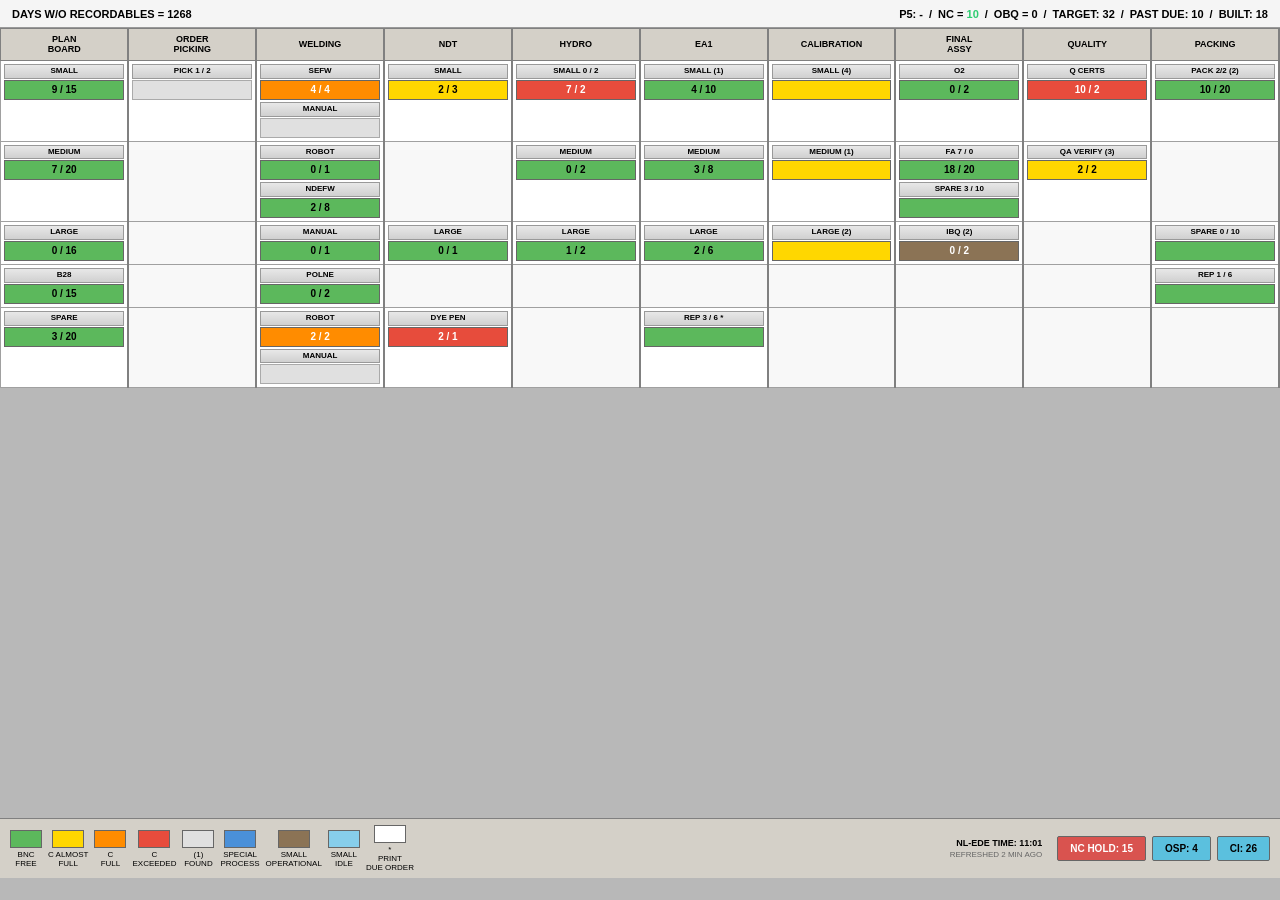
==== index.html @ ecfe3ccb "Initial" ====
<!DOCTYPE html>
<html lang="en">

<head>
    <meta charset="UTF-8">
    <meta name="viewport" content="width=device-width, initial-scale=1.0">
    <title>Andon Board - Production Dashboard</title>
    <link rel="stylesheet" href="styles.css">
    <script src="https://code.jquery.com/jquery-3.6.0.min.js"></script>
</head>

<body>
    <!-- Header Section -->
    <div class="header">
        <div class="header-left">
            <span class="days-recordable">DAYS W/O RECORDABLES = <span id="recordable-days">1266</span></span>
        </div>
        <div class="header-metrics">
            <span>P5: <span id="p5-count">-</span></span>
            <span>/</span>
            <span>NC = <span id="nc-count">8</span></span>
            <span>/</span>
            <span>OBQ = <span id="obq-count">0</span></span>
            <span>/</span>
            <span>TARGET: <span id="target-count">23</span></span>
            <span>/</span>
            <span>PAST DUE: <span id="pastdue-count">10</span></span>
            <span>/</span>
            <span>BUILT: <span id="built-count">42</span></span>
        </div>
    </div>

    <!-- Main Dashboard Grid -->
    <div class="dashboard-container">
        <table class="andon-table">
            <thead>
                <tr>
                    <th>PLAN<br>BOARD</th>
                    <th>ORDER<br>PICKING</th>
                    <th>WELDING</th>
                    <th>NDT</th>
                    <th>HYDRO</th>
                    <th>EA1</th>
                    <th>CALIBRATION</th>
                    <th>FINAL<br>ASSY</th>
                    <th>QUALITY</th>
                    <th>PACKING</th>
                </tr>
            </thead>
            <tbody id="dashboard-body">
                <!-- Rows will be generated dynamically -->
            </tbody>
        </table>
    </div>

    <!-- Footer Section -->
    <div class="footer">
        <div class="legend">
            <div class="legend-item">
                <div class="legend-color bnc-free"></div>
                <span>BNC<br>FREE</span>
            </div>
            <div class="legend-item">
                <div class="legend-color c-almost-full"></div>
                <span>C ALMOST<br>FULL</span>
            </div>
            <div class="legend-item">
                <div class="legend-color c-full"></div>
                <span>C<br>FULL</span>
            </div>
            <div class="legend-item">
                <div class="legend-color c-exceeded"></div>
                <span>C<br>EXCEEDED</span>
            </div>
            <div class="legend-item">
                <div class="legend-color found"></div>
                <span>(1)<br>FOUND</span>
            </div>
            <div class="legend-item">
                <div class="legend-color special-process"></div>
                <span>SPECIAL<br>PROCESS</span>
            </div>
            <div class="legend-item">
                <div class="legend-color small-operational"></div>
                <span>SMALL<br>OPERATIONAL</span>
            </div>
            <div class="legend-item">
                <div class="legend-color small-idle"></div>
                <span>SMALL<br>IDLE</span>
            </div>
            <div class="legend-item">
                <div class="legend-color print-due"></div>
                <span>*<br>PRINT<br>DUE ORDER</span>
            </div>
        </div>
        <div class="footer-right">
            <div class="time-display">NL-EDE TIME: <span id="nl-time">15:08</span></div>
            <div class="refresh-time">REFRESHED <span id="refresh-time">0 MIN AGO</span></div>
        </div>
        <div class="footer-buttons">
            <button class="footer-btn red-btn">NC HOLD: 15</button>
            <button class="footer-btn blue-btn">OSP: 4</button>
            <button class="footer-btn blue-btn">CI: 26</button>
        </div>
    </div>

    <script src="script.js"></script>
</body>

</html>
---- styles.css ----
* {
    margin: 0;
    padding: 0;
    box-sizing: border-box;
}

body {
    font-family: 'Segoe UI', Tahoma, Arial, sans-serif;
    background-color: #b8b8b8;
    color: #000;
    overflow: hidden;
}

/* Header Styles */
.header {
    background: #f5f5f5;
    border-bottom: 1px solid #999;
    padding: 4px 12px;
    display: flex;
    justify-content: space-between;
    align-items: center;
    font-weight: normal;
    font-size: 11px;
    height: 28px;
}

.header-left {
    flex: 1;
}

.days-recordable {
    font-size: 11px;
    font-weight: bold;
}

.header-metrics {
    display: flex;
    gap: 6px;
    align-items: center;
    font-size: 11px;
    font-weight: bold;
}

.header-metrics span {
    white-space: nowrap;
}

.header-metrics span#nc-count {
    color: #00aa00;
}

/* Dashboard Container */
.dashboard-container {
    padding: 0;
    height: calc(100vh - 110px);
    overflow: auto;
    background-color: #b8b8b8;
}

/* Andon Table */
.andon-table {
    width: 100%;
    border-collapse: collapse;
    background-color: #fff;
    table-layout: fixed;
}

.andon-table th {
    background: #d4d0c8;
    border: 1px solid #808080;
    border-right: 2px solid #808080;
    padding: 4px 2px;
    font-size: 9px;
    font-weight: bold;
    text-align: center;
    height: 32px;
    vertical-align: middle;
    line-height: 1.1;
}

.andon-table td {
    border: 1px solid #a0a0a0;
    border-right: 2px solid #808080;
    padding: 2px;
    text-align: center;
    vertical-align: top;
    height: auto;
    background-color: #fff;
}

.andon-table td.empty-cell {
    background-color: #f8f8f8;
}

/* Cell Content */
.cell-content {
    padding: 1px;
    display: flex;
    flex-direction: column;
    gap: 1px;
}

.cell-label {
    background: linear-gradient(to bottom, #e8e8e8, #d0d0d0);
    border: 1px solid #999;
    padding: 2px 3px;
    font-size: 8px;
    font-weight: bold;
    text-transform: uppercase;
    line-height: 1.1;
    min-height: 14px;
    display: flex;
    align-items: center;
    justify-content: center;
}

.cell-status {
    padding: 4px 2px;
    font-size: 10px;
    font-weight: bold;
    border: 1px solid #666;
    min-height: 20px;
    display: flex;
    align-items: center;
    justify-content: center;
    line-height: 1;
}

/* Status Colors - Matched to screenshot */
.status-green {
    background-color: #5cb85c;
    color: #000;
}

.status-red {
    background-color: #e74c3c;
    color: #fff;
}

.status-yellow {
    background-color: #ffd700;
    color: #000;
}

.status-orange {
    background-color: #ff8c00;
    color: #fff;
}

.status-brown {
    background-color: #8b7355;
    color: #fff;
}

.status-gray {
    background-color: #b0b0b0;
    color: #000;
}

.status-lightgray {
    background-color: #e0e0e0;
    color: #000;
    border: 1px solid #aaa;
}

.status-blue {
    background-color: #4a90d9;
    color: #fff;
}

.status-darkgreen {
    background-color: #2d5a2d;
    color: #fff;
}

/* Footer Styles */
.footer {
    background: #d4d0c8;
    border-top: 1px solid #808080;
    padding: 6px 10px;
    display: flex;
    justify-content: space-between;
    align-items: center;
    gap: 15px;
    height: auto;
    flex-wrap: nowrap;
}

.legend {
    display: flex;
    gap: 6px;
    flex-wrap: nowrap;
    flex: 1;
    align-items: center;
}

.legend-item {
    display: flex;
    flex-direction: column;
    align-items: center;
    gap: 2px;
    font-size: 8px;
    font-weight: normal;
    text-align: center;
}

.legend-color {
    width: 32px;
    height: 18px;
    border: 1px solid #666;
}

.bnc-free {
    background-color: #5cb85c;
}

.c-almost-full {
    background-color: #ffd700;
}

.c-full {
    background-color: #ff8c00;
}

.c-exceeded {
    background-color: #e74c3c;
}

.found {
    background-color: #e0e0e0;
}

.special-process {
    background-color: #4a90d9;
}

.small-operational {
    background-color: #8b7355;
}

.small-idle {
    background-color: #87ceeb;
}

.print-due {
    background-color: #fff;
}

.footer-right {
    display: flex;
    flex-direction: column;
    gap: 2px;
    font-size: 9px;
    font-weight: bold;
    text-align: right;
}

.time-display {
    color: #000;
}

.refresh-time {
    color: #666;
    font-size: 8px;
    font-weight: normal;
}

.footer-buttons {
    display: flex;
    gap: 6px;
}

.footer-btn {
    padding: 6px 12px;
    font-size: 10px;
    font-weight: bold;
    border: 1px solid #666;
    cursor: pointer;
    border-radius: 2px;
}

.red-btn {
    background-color: #d9534f;
    color: #fff;
}

.blue-btn {
    background-color: #5bc0de;
    color: #000;
}

.footer-btn:hover {
    opacity: 0.85;
}

.footer-btn:active {
    transform: translateY(1px);
}

/* Scrollbar Styling */
::-webkit-scrollbar {
    width: 10px;
    height: 10px;
}

::-webkit-scrollbar-track {
    background: #d0d0d0;
}

::-webkit-scrollbar-thumb {
    background: #888;
    border: 1px solid #666;
}

::-webkit-scrollbar-thumb:hover {
    background: #666;
}
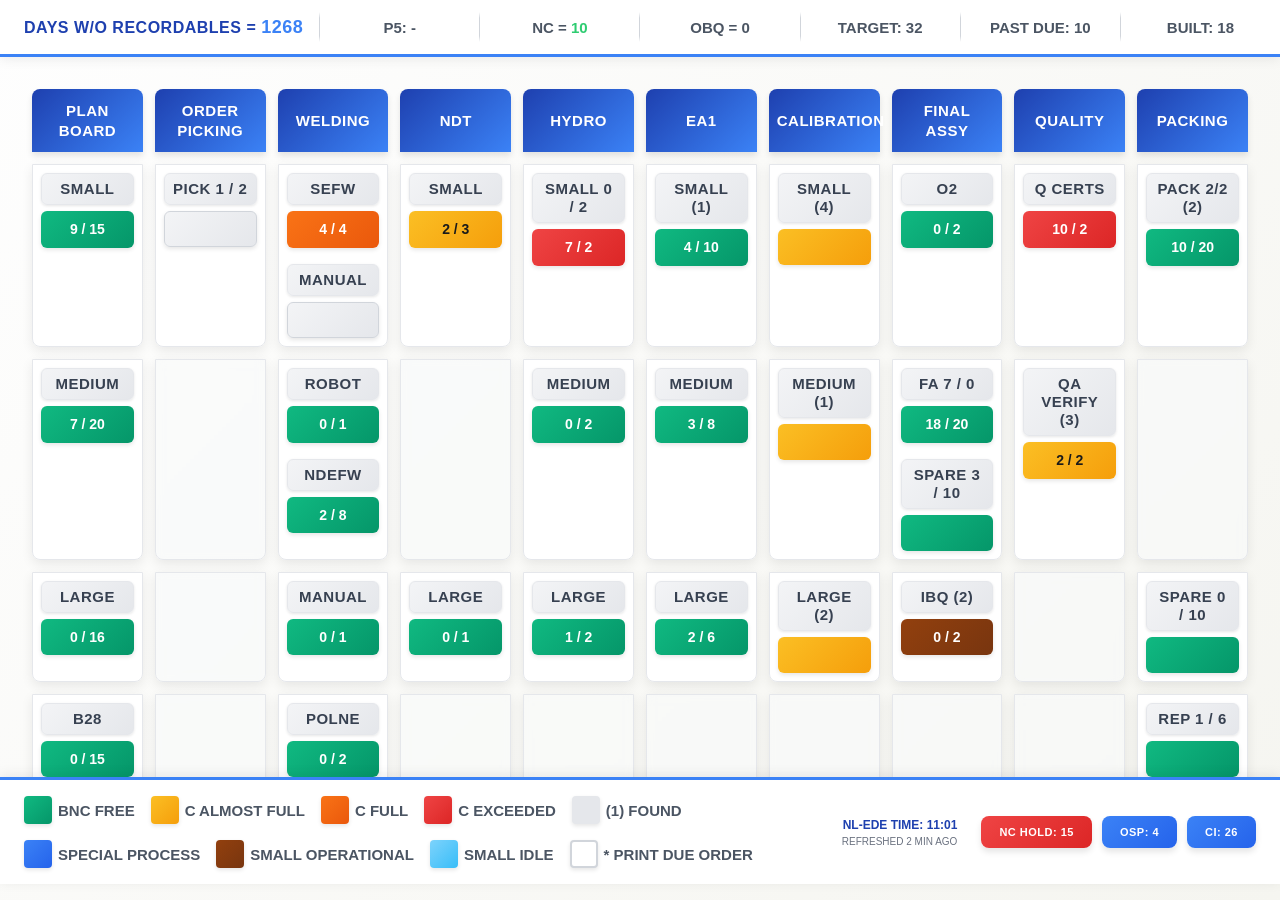
==== commit 932b5892: "modern v1" ====
--- a/index.html
+++ b/index.html
@@ -12,20 +12,31 @@
 <body>
     <!-- Header Section -->
     <div class="header">
-        <div class="header-left">
+        <div class="header-section">
             <span class="days-recordable">DAYS W/O RECORDABLES = <span id="recordable-days">1266</span></span>
         </div>
-        <div class="header-metrics">
+        <div class="header-divider"></div>
+        <div class="header-section">
             <span>P5: <span id="p5-count">-</span></span>
-            <span>/</span>
+        </div>
+        <div class="header-divider"></div>
+        <div class="header-section">
             <span>NC = <span id="nc-count">8</span></span>
-            <span>/</span>
+        </div>
+        <div class="header-divider"></div>
+        <div class="header-section">
             <span>OBQ = <span id="obq-count">0</span></span>
-            <span>/</span>
+        </div>
+        <div class="header-divider"></div>
+        <div class="header-section">
             <span>TARGET: <span id="target-count">23</span></span>
-            <span>/</span>
+        </div>
+        <div class="header-divider"></div>
+        <div class="header-section">
             <span>PAST DUE: <span id="pastdue-count">10</span></span>
-            <span>/</span>
+        </div>
+        <div class="header-divider"></div>
+        <div class="header-section">
             <span>BUILT: <span id="built-count">42</span></span>
         </div>
     </div>
@@ -58,39 +69,39 @@
         <div class="legend">
             <div class="legend-item">
                 <div class="legend-color bnc-free"></div>
-                <span>BNC<br>FREE</span>
+                <span>BNC FREE</span>
             </div>
             <div class="legend-item">
                 <div class="legend-color c-almost-full"></div>
-                <span>C ALMOST<br>FULL</span>
+                <span>C ALMOST FULL</span>
             </div>
             <div class="legend-item">
                 <div class="legend-color c-full"></div>
-                <span>C<br>FULL</span>
+                <span>C FULL</span>
             </div>
             <div class="legend-item">
                 <div class="legend-color c-exceeded"></div>
-                <span>C<br>EXCEEDED</span>
+                <span>C EXCEEDED</span>
             </div>
             <div class="legend-item">
                 <div class="legend-color found"></div>
-                <span>(1)<br>FOUND</span>
+                <span>(1) FOUND</span>
             </div>
             <div class="legend-item">
                 <div class="legend-color special-process"></div>
-                <span>SPECIAL<br>PROCESS</span>
+                <span>SPECIAL PROCESS</span>
             </div>
             <div class="legend-item">
                 <div class="legend-color small-operational"></div>
-                <span>SMALL<br>OPERATIONAL</span>
+                <span>SMALL OPERATIONAL</span>
             </div>
             <div class="legend-item">
                 <div class="legend-color small-idle"></div>
-                <span>SMALL<br>IDLE</span>
+                <span>SMALL IDLE</span>
             </div>
             <div class="legend-item">
                 <div class="legend-color print-due"></div>
-                <span>*<br>PRINT<br>DUE ORDER</span>
+                <span>* PRINT DUE ORDER</span>
             </div>
         </div>
         <div class="footer-right">
@@ -98,9 +109,56 @@
             <div class="refresh-time">REFRESHED <span id="refresh-time">0 MIN AGO</span></div>
         </div>
         <div class="footer-buttons">
-            <button class="footer-btn red-btn">NC HOLD: 15</button>
-            <button class="footer-btn blue-btn">OSP: 4</button>
-            <button class="footer-btn blue-btn">CI: 26</button>
+            <button class="footer-btn red-btn" id="nc-btn">NC HOLD: 15</button>
+            <button class="footer-btn blue-btn" id="osp-btn">OSP: 4</button>
+            <button class="footer-btn blue-btn" id="ci-btn">CI: 26</button>
+        </div>
+    </div>
+
+    <!-- WIP Details Modal -->
+    <div id="wip-modal" class="modal">
+        <div class="modal-content">
+            <div class="modal-header">
+                <h2 id="modal-title">WIP Order Details</h2>
+                <span class="modal-close">&times;</span>
+            </div>
+            <div class="modal-body">
+                <!-- Left Side: WIP Orders Table -->
+                <div class="modal-left">
+                    <div class="search-section">
+                        <select id="search-type" class="search-dropdown">
+                            <option value="sensor">Sensor Serial</option>
+                            <option value="wipjob">WIP JOB</option>
+                            <option value="location">Location</option>
+                        </select>
+                        <input type="text" id="search-input" class="search-input" placeholder="Search...">
+                        <button id="search-btn" class="search-btn">Search</button>
+                    </div>
+                    <div class="wip-table-container">
+                        <table class="wip-table">
+                            <thead>
+                                <tr>
+                                    <th>WIPJOB</th>
+                                    <th>CART_NR</th>
+                                    <th>COMPL_DATE</th>
+                                    <th>LOCATION</th>
+                                    <th>STATUS</th>
+                                </tr>
+                            </thead>
+                            <tbody id="wip-table-body">
+                                <!-- Will be populated dynamically -->
+                            </tbody>
+                        </table>
+                    </div>
+                </div>
+
+                <!-- Right Side: WIP Details -->
+                <div class="modal-right">
+                    <div class="details-container" id="details-container">
+                        <p class="no-selection">Select a WIP order to view details</p>
+                    </div>
+                </div>
+            </div>
         </div>
     </div>
 
--- a/styles.css
+++ b/styles.css
@@ -5,296 +5,351 @@
 }
 
 body {
-    font-family: 'Segoe UI', Tahoma, Arial, sans-serif;
-    background-color: #b8b8b8;
-    color: #000;
+    font-family: 'Inter', 'Segoe UI', -apple-system, BlinkMacSystemFont, sans-serif;
+    background: linear-gradient(135deg, #fefefe 0%, #f5f5f0 100%);
+    color: #1a1a1a;
     overflow: hidden;
+    min-height: 100vh;
 }
 
 /* Header Styles */
 .header {
-    background: #f5f5f5;
-    border-bottom: 1px solid #999;
-    padding: 4px 12px;
-    display: flex;
-    justify-content: space-between;
-    align-items: center;
-    font-weight: normal;
-    font-size: 11px;
-    height: 28px;
-}
-
-.header-left {
-    flex: 1;
+    background: rgba(255, 255, 255, 0.98);
+    backdrop-filter: blur(10px);
+    box-shadow: 0 2px 12px rgba(0, 0, 0, 0.08);
+    padding: 12px 0;
+    display: grid;
+    grid-template-columns: 2fr auto 1fr auto 1fr auto 1fr auto 1fr auto 1fr auto 1fr;
+    align-items: center;
+    font-weight: 600;
+    font-size: 15px;
+    border-bottom: 3px solid #3b82f6;
+}
+
+.header-section {
+    display: flex;
+    align-items: center;
+    justify-content: center;
+    padding: 0 16px;
+    color: #4b5563;
+    white-space: nowrap;
+}
+
+.header-section:first-child {
+    justify-content: flex-start;
+    padding-left: 24px;
+}
+
+.header-divider {
+    width: 1px;
+    height: 30px;
+    background: linear-gradient(to bottom, transparent, #d1d5db 20%, #d1d5db 80%, transparent);
 }
 
 .days-recordable {
-    font-size: 11px;
-    font-weight: bold;
-}
-
-.header-metrics {
-    display: flex;
-    gap: 6px;
-    align-items: center;
-    font-size: 11px;
-    font-weight: bold;
-}
-
-.header-metrics span {
-    white-space: nowrap;
-}
-
-.header-metrics span#nc-count {
-    color: #00aa00;
+    font-size: 16px;
+    font-weight: 700;
+    color: #1e40af;
+    text-transform: uppercase;
+    letter-spacing: 0.5px;
+}
+
+.days-recordable span {
+    color: #3b82f6;
+    font-size: 18px;
+}
+
+.header-section span#nc-count {
+    color: #10b981;
+    font-weight: 700;
 }
 
 /* Dashboard Container */
 .dashboard-container {
-    padding: 0;
-    height: calc(100vh - 110px);
+    padding: 20px;
+    height: calc(100vh - 180px);
     overflow: auto;
-    background-color: #b8b8b8;
+    background: transparent;
 }
 
 /* Andon Table */
 .andon-table {
     width: 100%;
-    border-collapse: collapse;
-    background-color: #fff;
+    border-collapse: separate;
+    border-spacing: 12px;
+    background-color: transparent;
     table-layout: fixed;
 }
 
 .andon-table th {
-    background: #d4d0c8;
-    border: 1px solid #808080;
-    border-right: 2px solid #808080;
-    padding: 4px 2px;
-    font-size: 9px;
-    font-weight: bold;
+    background: linear-gradient(135deg, #1e40af 0%, #3b82f6 100%);
+    border: none;
+    border-radius: 8px 8px 0 0;
+    padding: 12px 8px;
+    font-size: 15px;
+    font-weight: 700;
     text-align: center;
-    height: 32px;
-    vertical-align: middle;
-    line-height: 1.1;
+    color: #fff;
+    text-transform: uppercase;
+    letter-spacing: 0.5px;
+    box-shadow: 0 4px 6px rgba(0, 0, 0, 0.1);
+    line-height: 1.3;
+    position: relative;
 }
 
 .andon-table td {
-    border: 1px solid #a0a0a0;
-    border-right: 2px solid #808080;
-    padding: 2px;
+    border: 1px solid #e5e7eb;
+    padding: 0;
     text-align: center;
     vertical-align: top;
-    height: auto;
-    background-color: #fff;
+    background: rgba(255, 255, 255, 0.95);
+    backdrop-filter: blur(10px);
+    border-radius: 0 0 8px 8px;
+    box-shadow: 0 4px 12px rgba(0, 0, 0, 0.08);
+    transition: transform 0.2s ease, box-shadow 0.2s ease;
+    position: relative;
+}
+
+.andon-table td:hover {
+    transform: translateY(-2px);
+    box-shadow: 0 8px 20px rgba(0, 0, 0, 0.12);
+    border-color: #d1d5db;
 }
 
 .andon-table td.empty-cell {
-    background-color: #f8f8f8;
+    background: rgba(249, 250, 251, 0.6);
+    backdrop-filter: blur(5px);
 }
 
 /* Cell Content */
 .cell-content {
-    padding: 1px;
+    padding: 8px;
     display: flex;
     flex-direction: column;
-    gap: 1px;
+    gap: 6px;
 }
 
 .cell-label {
-    background: linear-gradient(to bottom, #e8e8e8, #d0d0d0);
-    border: 1px solid #999;
-    padding: 2px 3px;
-    font-size: 8px;
-    font-weight: bold;
+    background: linear-gradient(135deg, #f3f4f6 0%, #e5e7eb 100%);
+    border: 1px solid #e5e7eb;
+    border-radius: 6px;
+    padding: 6px 8px;
+    font-size: 15px;
+    font-weight: 700;
     text-transform: uppercase;
-    line-height: 1.1;
-    min-height: 14px;
+    letter-spacing: 0.5px;
+    color: #374151;
+    line-height: 1.2;
+    min-height: 28px;
     display: flex;
     align-items: center;
     justify-content: center;
+    box-shadow: 0 1px 3px rgba(0, 0, 0, 0.1);
 }
 
 .cell-status {
-    padding: 4px 2px;
-    font-size: 10px;
-    font-weight: bold;
-    border: 1px solid #666;
-    min-height: 20px;
+    padding: 10px 8px;
+    font-size: 14px;
+    font-weight: 700;
+    border: none;
+    border-radius: 6px;
+    min-height: 36px;
     display: flex;
     align-items: center;
     justify-content: center;
-    line-height: 1;
-}
-
-/* Status Colors - Matched to screenshot */
+    line-height: 1.2;
+    box-shadow: 0 2px 4px rgba(0, 0, 0, 0.1);
+    transition: transform 0.2s ease;
+    cursor: pointer;
+}
+
+.cell-status:hover {
+    transform: scale(1.05);
+}
+
+/* Status Colors - Modern Vibrant Palette */
 .status-green {
-    background-color: #5cb85c;
-    color: #000;
+    background: linear-gradient(135deg, #10b981 0%, #059669 100%);
+    color: #fff;
 }
 
 .status-red {
-    background-color: #e74c3c;
+    background: linear-gradient(135deg, #ef4444 0%, #dc2626 100%);
     color: #fff;
 }
 
 .status-yellow {
-    background-color: #ffd700;
-    color: #000;
+    background: linear-gradient(135deg, #fbbf24 0%, #f59e0b 100%);
+    color: #1a1a1a;
 }
 
 .status-orange {
-    background-color: #ff8c00;
+    background: linear-gradient(135deg, #f97316 0%, #ea580c 100%);
     color: #fff;
 }
 
 .status-brown {
-    background-color: #8b7355;
+    background: linear-gradient(135deg, #92400e 0%, #78350f 100%);
     color: #fff;
 }
 
 .status-gray {
-    background-color: #b0b0b0;
-    color: #000;
+    background: linear-gradient(135deg, #9ca3af 0%, #6b7280 100%);
+    color: #fff;
 }
 
 .status-lightgray {
-    background-color: #e0e0e0;
-    color: #000;
-    border: 1px solid #aaa;
+    background: linear-gradient(135deg, #f3f4f6 0%, #e5e7eb 100%);
+    color: #374151;
+    border: 1px solid #d1d5db;
 }
 
 .status-blue {
-    background-color: #4a90d9;
+    background: linear-gradient(135deg, #3b82f6 0%, #2563eb 100%);
     color: #fff;
 }
 
 .status-darkgreen {
-    background-color: #2d5a2d;
+    background: linear-gradient(135deg, #065f46 0%, #047857 100%);
     color: #fff;
 }
 
 /* Footer Styles */
 .footer {
-    background: #d4d0c8;
-    border-top: 1px solid #808080;
-    padding: 6px 10px;
+    background: rgba(255, 255, 255, 0.98);
+    backdrop-filter: blur(10px);
+    border-top: 3px solid #3b82f6;
+    padding: 16px 24px;
     display: flex;
     justify-content: space-between;
     align-items: center;
-    gap: 15px;
-    height: auto;
+    gap: 24px;
+    box-shadow: 0 -2px 12px rgba(0, 0, 0, 0.08);
     flex-wrap: nowrap;
 }
 
 .legend {
     display: flex;
+    gap: 16px;
+    flex-wrap: wrap;
+    flex: 1;
+    align-items: center;
+}
+
+.legend-item {
+    display: flex;
+    flex-direction: row;
+    align-items: center;
     gap: 6px;
-    flex-wrap: nowrap;
-    flex: 1;
-    align-items: center;
-}
-
-.legend-item {
+    font-size: 15px;
+    font-weight: 600;
+    text-align: left;
+    color: #4b5563;
+    white-space: nowrap;
+}
+
+.legend-color {
+    width: 28px;
+    height: 28px;
+    border-radius: 4px;
+    box-shadow: 0 2px 4px rgba(0, 0, 0, 0.1);
+    flex-shrink: 0;
+}
+
+.bnc-free {
+    background: linear-gradient(135deg, #10b981 0%, #059669 100%);
+}
+
+.c-almost-full {
+    background: linear-gradient(135deg, #fbbf24 0%, #f59e0b 100%);
+}
+
+.c-full {
+    background: linear-gradient(135deg, #f97316 0%, #ea580c 100%);
+}
+
+.c-exceeded {
+    background: linear-gradient(135deg, #ef4444 0%, #dc2626 100%);
+}
+
+.found {
+    background: #e5e7eb;
+}
+
+.special-process {
+    background: linear-gradient(135deg, #3b82f6 0%, #2563eb 100%);
+}
+
+.small-operational {
+    background: linear-gradient(135deg, #92400e 0%, #78350f 100%);
+}
+
+.small-idle {
+    background: linear-gradient(135deg, #7dd3fc 0%, #38bdf8 100%);
+}
+
+.print-due {
+    background: #fff;
+    border: 2px solid #d1d5db;
+}
+
+.footer-right {
     display: flex;
     flex-direction: column;
-    align-items: center;
-    gap: 2px;
-    font-size: 8px;
-    font-weight: normal;
-    text-align: center;
-}
-
-.legend-color {
-    width: 32px;
-    height: 18px;
-    border: 1px solid #666;
-}
-
-.bnc-free {
-    background-color: #5cb85c;
-}
-
-.c-almost-full {
-    background-color: #ffd700;
-}
-
-.c-full {
-    background-color: #ff8c00;
-}
-
-.c-exceeded {
-    background-color: #e74c3c;
-}
-
-.found {
-    background-color: #e0e0e0;
-}
-
-.special-process {
-    background-color: #4a90d9;
-}
-
-.small-operational {
-    background-color: #8b7355;
-}
-
-.small-idle {
-    background-color: #87ceeb;
-}
-
-.print-due {
-    background-color: #fff;
-}
-
-.footer-right {
-    display: flex;
-    flex-direction: column;
-    gap: 2px;
-    font-size: 9px;
-    font-weight: bold;
+    gap: 4px;
+    font-size: 11px;
+    font-weight: 700;
     text-align: right;
+    color: #1e40af;
 }
 
 .time-display {
-    color: #000;
+    color: #1e40af;
+    font-size: 12px;
 }
 
 .refresh-time {
-    color: #666;
-    font-size: 8px;
-    font-weight: normal;
+    color: #6b7280;
+    font-size: 10px;
+    font-weight: 500;
 }
 
 .footer-buttons {
     display: flex;
-    gap: 6px;
+    gap: 10px;
 }
 
 .footer-btn {
-    padding: 6px 12px;
-    font-size: 10px;
-    font-weight: bold;
-    border: 1px solid #666;
+    padding: 10px 18px;
+    font-size: 11px;
+    font-weight: 700;
+    border: none;
     cursor: pointer;
-    border-radius: 2px;
+    border-radius: 8px;
+    text-transform: uppercase;
+    letter-spacing: 0.5px;
+    transition: all 0.3s ease;
+    box-shadow: 0 4px 6px rgba(0, 0, 0, 0.1);
 }
 
 .red-btn {
-    background-color: #d9534f;
+    background: linear-gradient(135deg, #ef4444 0%, #dc2626 100%);
     color: #fff;
 }
 
 .blue-btn {
-    background-color: #5bc0de;
-    color: #000;
+    background: linear-gradient(135deg, #3b82f6 0%, #2563eb 100%);
+    color: #fff;
 }
 
 .footer-btn:hover {
-    opacity: 0.85;
+    transform: translateY(-2px);
+    box-shadow: 0 6px 12px rgba(0, 0, 0, 0.15);
 }
 
 .footer-btn:active {
-    transform: translateY(1px);
+    transform: translateY(0);
+    box-shadow: 0 2px 4px rgba(0, 0, 0, 0.1);
 }
 
 /* Scrollbar Styling */
@@ -304,14 +359,306 @@
 }
 
 ::-webkit-scrollbar-track {
-    background: #d0d0d0;
+    background: rgba(255, 255, 255, 0.1);
+    border-radius: 10px;
 }
 
 ::-webkit-scrollbar-thumb {
-    background: #888;
-    border: 1px solid #666;
+    background: linear-gradient(135deg, #3b82f6 0%, #2563eb 100%);
+    border-radius: 10px;
+    border: 2px solid rgba(255, 255, 255, 0.1);
 }
 
 ::-webkit-scrollbar-thumb:hover {
-    background: #666;
+    background: linear-gradient(135deg, #2563eb 0%, #1e40af 100%);
+}
+
+/* Animations */
+@keyframes fadeIn {
+    from {
+        opacity: 0;
+        transform: translateY(10px);
+    }
+
+    to {
+        opacity: 1;
+        transform: translateY(0);
+    }
+}
+
+.andon-table td {
+    animation: fadeIn 0.5s ease;
+}
+
+.cell-status {
+    animation: fadeIn 0.6s ease;
+}
+
+/* ============================================
+   MODAL STYLES
+   ============================================ */
+
+.modal {
+    display: none;
+    position: fixed;
+    z-index: 1000;
+    left: 0;
+    top: 0;
+    width: 100%;
+    height: 100%;
+    background-color: rgba(0, 0, 0, 0.6);
+    backdrop-filter: blur(5px);
+    animation: fadeIn 0.3s ease;
+}
+
+.modal-content {
+    background: #fff;
+    margin: 2% auto;
+    width: 95%;
+    max-width: 1600px;
+    height: 90vh;
+    border-radius: 12px;
+    box-shadow: 0 10px 40px rgba(0, 0, 0, 0.3);
+    display: flex;
+    flex-direction: column;
+    animation: slideDown 0.4s ease;
+}
+
+@keyframes slideDown {
+    from {
+        opacity: 0;
+        transform: translateY(-50px);
+    }
+
+    to {
+        opacity: 1;
+        transform: translateY(0);
+    }
+}
+
+.modal-header {
+    background: linear-gradient(135deg, #1e40af 0%, #3b82f6 100%);
+    color: #fff;
+    padding: 20px 30px;
+    border-radius: 12px 12px 0 0;
+    display: flex;
+    justify-content: space-between;
+    align-items: center;
+}
+
+.modal-header h2 {
+    margin: 0;
+    font-size: 22px;
+    font-weight: 700;
+    text-transform: uppercase;
+    letter-spacing: 0.5px;
+}
+
+.modal-close {
+    color: #fff;
+    font-size: 32px;
+    font-weight: 700;
+    cursor: pointer;
+    transition: transform 0.2s ease;
+    line-height: 1;
+    padding: 0 5px;
+}
+
+.modal-close:hover {
+    transform: scale(1.2) rotate(90deg);
+}
+
+.modal-body {
+    display: flex;
+    flex: 1;
+    overflow: hidden;
+}
+
+/* Left Side - WIP Table */
+.modal-left {
+    width: 50%;
+    border-right: 2px solid #e5e7eb;
+    display: flex;
+    flex-direction: column;
+    background: #f9fafb;
+}
+
+.search-section {
+    padding: 20px;
+    background: #fff;
+    border-bottom: 2px solid #e5e7eb;
+    display: flex;
+    gap: 10px;
+    align-items: center;
+}
+
+.search-dropdown {
+    padding: 10px 15px;
+    border: 2px solid #d1d5db;
+    border-radius: 6px;
+    font-size: 14px;
+    font-weight: 600;
+    background: #fff;
+    cursor: pointer;
+    min-width: 150px;
+    transition: border-color 0.2s ease;
+}
+
+.search-dropdown:focus {
+    outline: none;
+    border-color: #3b82f6;
+}
+
+.search-input {
+    flex: 1;
+    padding: 10px 15px;
+    border: 2px solid #d1d5db;
+    border-radius: 6px;
+    font-size: 14px;
+    transition: border-color 0.2s ease;
+}
+
+.search-input:focus {
+    outline: none;
+    border-color: #3b82f6;
+}
+
+.search-btn {
+    padding: 10px 24px;
+    background: linear-gradient(135deg, #3b82f6 0%, #2563eb 100%);
+    color: #fff;
+    border: none;
+    border-radius: 6px;
+    font-size: 14px;
+    font-weight: 700;
+    cursor: pointer;
+    text-transform: uppercase;
+    letter-spacing: 0.5px;
+    transition: all 0.3s ease;
+}
+
+.search-btn:hover {
+    transform: translateY(-2px);
+    box-shadow: 0 4px 12px rgba(59, 130, 246, 0.4);
+}
+
+.wip-table-container {
+    flex: 1;
+    overflow-y: auto;
+    padding: 20px;
+}
+
+.wip-table {
+    width: 100%;
+    border-collapse: collapse;
+    background: #fff;
+    border-radius: 8px;
+    overflow: hidden;
+    box-shadow: 0 2px 8px rgba(0, 0, 0, 0.1);
+}
+
+.wip-table thead {
+    background: linear-gradient(135deg, #1e40af 0%, #3b82f6 100%);
+    position: sticky;
+    top: 0;
+    z-index: 10;
+}
+
+.wip-table th {
+    padding: 12px 15px;
+    text-align: left;
+    font-size: 13px;
+    font-weight: 700;
+    color: #fff;
+    text-transform: uppercase;
+    letter-spacing: 0.5px;
+    white-space: nowrap;
+}
+
+.wip-table tbody tr {
+    cursor: pointer;
+    transition: background-color 0.2s ease;
+}
+
+.wip-table tbody tr:nth-child(even) {
+    background-color: #f9fafb;
+}
+
+.wip-table tbody tr:hover {
+    background-color: #dbeafe !important;
+}
+
+.wip-table tbody tr.selected {
+    background-color: #3b82f6 !important;
+    color: #fff;
+}
+
+.wip-table td {
+    padding: 12px 15px;
+    border-bottom: 1px solid #e5e7eb;
+    font-size: 13px;
+}
+
+.wip-table tbody tr.selected td {
+    color: #fff;
+    font-weight: 600;
+}
+
+/* Right Side - Details */
+.modal-right {
+    width: 50%;
+    padding: 20px;
+    overflow-y: auto;
+    background: #fff;
+}
+
+.no-selection {
+    text-align: center;
+    color: #9ca3af;
+    font-size: 16px;
+    font-weight: 600;
+    margin-top: 50px;
+}
+
+.details-container {
+    animation: fadeIn 0.3s ease;
+}
+
+.details-grid {
+    display: grid;
+    grid-template-columns: 1fr 1fr;
+    gap: 0;
+    background: #fff;
+    border: 2px solid #d1d5db;
+    border-radius: 8px;
+    overflow: hidden;
+}
+
+.detail-row {
+    display: contents;
+}
+
+.detail-label,
+.detail-value {
+    padding: 12px 16px;
+    border-bottom: 1px solid #e5e7eb;
+    font-size: 13px;
+}
+
+.detail-label {
+    background: #f3f4f6;
+    font-weight: 700;
+    color: #374151;
+    border-right: 1px solid #d1d5db;
+}
+
+.detail-value {
+    background: #fff;
+    color: #1f2937;
+    font-weight: 500;
+}
+
+.detail-row:last-child .detail-label,
+.detail-row:last-child .detail-value {
+    border-bottom: none;
 }
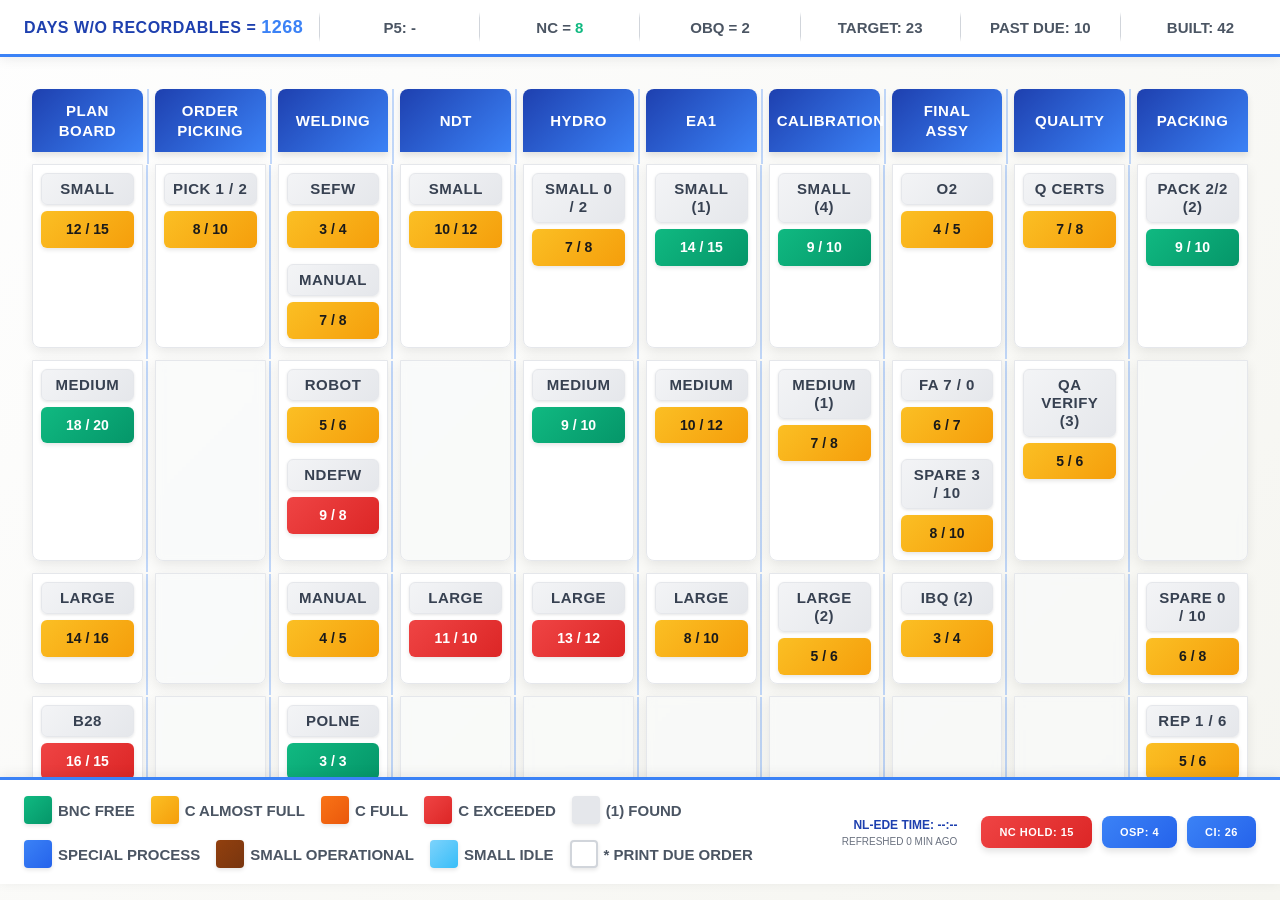
==== commit 90295dec: "logic optimization and change" ====
--- a/index.html
+++ b/index.html
@@ -13,31 +13,32 @@
     <!-- Header Section -->
     <div class="header">
         <div class="header-section">
-            <span class="days-recordable">DAYS W/O RECORDABLES = <span id="recordable-days">1266</span></span>
-        </div>
-        <div class="header-divider"></div>
-        <div class="header-section">
-            <span>P5: <span id="p5-count">-</span></span>
-        </div>
-        <div class="header-divider"></div>
-        <div class="header-section">
-            <span>NC = <span id="nc-count">8</span></span>
-        </div>
-        <div class="header-divider"></div>
-        <div class="header-section">
-            <span>OBQ = <span id="obq-count">0</span></span>
-        </div>
-        <div class="header-divider"></div>
-        <div class="header-section">
-            <span>TARGET: <span id="target-count">23</span></span>
-        </div>
-        <div class="header-divider"></div>
-        <div class="header-section">
-            <span>PAST DUE: <span id="pastdue-count">10</span></span>
-        </div>
-        <div class="header-divider"></div>
-        <div class="header-section">
-            <span>BUILT: <span id="built-count">42</span></span>
+            <span class="days-recordable">DAYS W/O RECORDABLES = <span id="recordable-days"
+                    data-default="--">1266</span></span>
+        </div>
+        <div class="header-divider"></div>
+        <div class="header-section">
+            <span>P5: <span id="p5-count" data-default="-">-</span></span>
+        </div>
+        <div class="header-divider"></div>
+        <div class="header-section">
+            <span>NC = <span id="nc-count" data-default="--">8</span></span>
+        </div>
+        <div class="header-divider"></div>
+        <div class="header-section">
+            <span>OBQ = <span id="obq-count" data-default="--">0</span></span>
+        </div>
+        <div class="header-divider"></div>
+        <div class="header-section">
+            <span>TARGET: <span id="target-count" data-default="--">23</span></span>
+        </div>
+        <div class="header-divider"></div>
+        <div class="header-section">
+            <span>PAST DUE: <span id="pastdue-count" data-default="--">10</span></span>
+        </div>
+        <div class="header-divider"></div>
+        <div class="header-section">
+            <span>BUILT: <span id="built-count" data-default="--">42</span></span>
         </div>
     </div>
 
@@ -105,13 +106,13 @@
             </div>
         </div>
         <div class="footer-right">
-            <div class="time-display">NL-EDE TIME: <span id="nl-time">15:08</span></div>
-            <div class="refresh-time">REFRESHED <span id="refresh-time">0 MIN AGO</span></div>
+            <div class="time-display">NL-EDE TIME: <span id="nl-time" data-default="--:--">15:08</span></div>
+            <div class="refresh-time">REFRESHED <span id="refresh-time" data-default="-- MIN AGO">0 MIN AGO</span></div>
         </div>
         <div class="footer-buttons">
-            <button class="footer-btn red-btn" id="nc-btn">NC HOLD: 15</button>
-            <button class="footer-btn blue-btn" id="osp-btn">OSP: 4</button>
-            <button class="footer-btn blue-btn" id="ci-btn">CI: 26</button>
+            <button class="footer-btn red-btn" id="nc-btn" data-modal-type="nc">NC HOLD: 15</button>
+            <button class="footer-btn blue-btn" id="osp-btn" data-modal-type="osp">OSP: 4</button>
+            <button class="footer-btn blue-btn" id="ci-btn" data-modal-type="ci">CI: 26</button>
         </div>
     </div>
 
@@ -155,7 +156,93 @@
                 <!-- Right Side: WIP Details -->
                 <div class="modal-right">
                     <div class="details-container" id="details-container">
-                        <p class="no-selection">Select a WIP order to view details</p>
+                        <div class="details-grid" id="details-grid" style="display: none;">
+                            <div class="detail-row">
+                                <div class="detail-label">Item</div>
+                                <div class="detail-value" data-field="item"></div>
+                            </div>
+                            <div class="detail-row">
+                                <div class="detail-label">Item desc 1</div>
+                                <div class="detail-value" data-field="itemDesc1"></div>
+                            </div>
+                            <div class="detail-row">
+                                <div class="detail-label">Item desc 2</div>
+                                <div class="detail-value" data-field="itemDesc2"></div>
+                            </div>
+                            <div class="detail-row">
+                                <div class="detail-label">Sales order</div>
+                                <div class="detail-value" data-field="salesOrder"></div>
+                            </div>
+                            <div class="detail-row">
+                                <div class="detail-label">Line</div>
+                                <div class="detail-value" data-field="line"></div>
+                            </div>
+                            <div class="detail-row">
+                                <div class="detail-label">Track ID</div>
+                                <div class="detail-value" data-field="trackId"></div>
+                            </div>
+                            <div class="detail-row">
+                                <div class="detail-label">Sensor Serial</div>
+                                <div class="detail-value" data-field="sensorSerial"></div>
+                            </div>
+                            <div class="detail-row">
+                                <div class="detail-label">Transmitter Serial</div>
+                                <div class="detail-value" data-field="transmitterSerial"></div>
+                            </div>
+                            <div class="detail-row">
+                                <div class="detail-label">Operation Code</div>
+                                <div class="detail-value" data-field="operationCode"></div>
+                            </div>
+                            <div class="detail-row">
+                                <div class="detail-label">Operation Seq Num</div>
+                                <div class="detail-value" data-field="operationSeqNum"></div>
+                            </div>
+                            <div class="detail-row">
+                                <div class="detail-label">IC Number</div>
+                                <div class="detail-value" data-field="icNumber"></div>
+                            </div>
+                            <div class="detail-row">
+                                <div class="detail-label">Manufacturing Desc</div>
+                                <div class="detail-value" data-field="manufacturingDesc"></div>
+                            </div>
+                            <div class="detail-row">
+                                <div class="detail-label">Department Code</div>
+                                <div class="detail-value" data-field="departmentCode"></div>
+                            </div>
+                            <div class="detail-row">
+                                <div class="detail-label">Department Desc</div>
+                                <div class="detail-value" data-field="departmentDesc"></div>
+                            </div>
+                            <div class="detail-row">
+                                <div class="detail-label">Date Released</div>
+                                <div class="detail-value" data-field="dateReleased"></div>
+                            </div>
+                            <div class="detail-row">
+                                <div class="detail-label">Scheduled Start Date</div>
+                                <div class="detail-value" data-field="scheduledStart"></div>
+                            </div>
+                            <div class="detail-row">
+                                <div class="detail-label">Scheduled Completion</div>
+                                <div class="detail-value" data-field="scheduledCompletion"></div>
+                            </div>
+                            <div class="detail-row">
+                                <div class="detail-label">Last Move Date</div>
+                                <div class="detail-value" data-field="lastMoveDate"></div>
+                            </div>
+                            <div class="detail-row">
+                                <div class="detail-label">Promised Date</div>
+                                <div class="detail-value" data-field="promisedDate"></div>
+                            </div>
+                            <div class="detail-row">
+                                <div class="detail-label">Requested Ship Date</div>
+                                <div class="detail-value" data-field="requestedShipDate"></div>
+                            </div>
+                            <div class="detail-row">
+                                <div class="detail-label">Days Left</div>
+                                <div class="detail-value" data-field="daysLeft"></div>
+                            </div>
+                        </div>
+                        <p class="no-selection" id="no-selection-msg">Select a WIP order to view details</p>
                     </div>
                 </div>
             </div>
--- a/styles.css
+++ b/styles.css
@@ -33,6 +33,7 @@
     padding: 0 16px;
     color: #4b5563;
     white-space: nowrap;
+    cursor: pointer;
 }
 
 .header-section:first-child {
@@ -95,6 +96,32 @@
     box-shadow: 0 4px 6px rgba(0, 0, 0, 0.1);
     line-height: 1.3;
     position: relative;
+}
+
+/* Column borders using pseudo-elements */
+.andon-table th:not(:last-child)::after {
+    content: '';
+    position: absolute;
+    right: -6px;
+    top: 0;
+    bottom: -12px;
+    width: 2px;
+    background: rgba(59, 130, 246, 0.3);
+}
+
+.andon-table td:not(:last-child)::after {
+    content: '';
+    position: absolute;
+    right: -6px;
+    top: 0;
+    bottom: -12px;
+    width: 2px;
+    background: rgba(59, 130, 246, 0.3);
+}
+
+/* Last row borders end at card bottom */
+.andon-table tbody tr:last-child td:not(:last-child)::after {
+    bottom: 0;
 }
 
 .andon-table td {
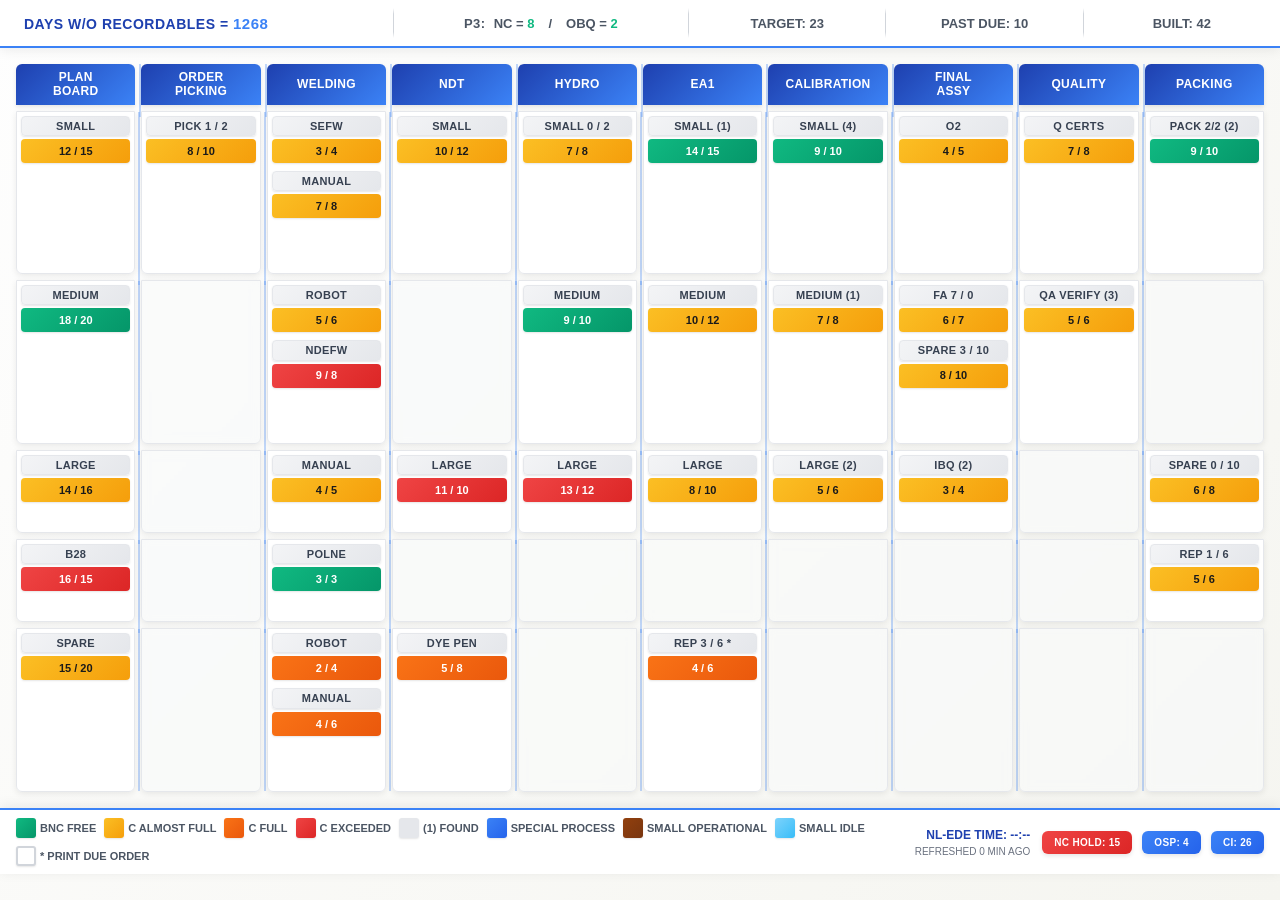
==== commit 5630357a: "new changes" ====
--- a/index.html
+++ b/index.html
@@ -17,27 +17,24 @@
                     data-default="--">1266</span></span>
         </div>
         <div class="header-divider"></div>
-        <div class="header-section">
-            <span>P5: <span id="p5-count" data-default="-">-</span></span>
+        <div class="header-section period-section">
+            <span class="period-label"><span id="p5-count" data-default="P-">P5</span>:</span>
+            <span class="period-metric clickable-metric" data-modal-type="NC">NC = <span id="nc-count"
+                    data-default="--">8</span></span>
+            <span class="period-metric-divider">/</span>
+            <span class="period-metric clickable-metric" data-modal-type="OBQ">OBQ = <span id="obq-count"
+                    data-default="--">0</span></span>
         </div>
         <div class="header-divider"></div>
-        <div class="header-section">
-            <span>NC = <span id="nc-count" data-default="--">8</span></span>
-        </div>
-        <div class="header-divider"></div>
-        <div class="header-section">
-            <span>OBQ = <span id="obq-count" data-default="--">0</span></span>
-        </div>
-        <div class="header-divider"></div>
-        <div class="header-section">
+        <div class="header-section" data-modal-type="TARGET">
             <span>TARGET: <span id="target-count" data-default="--">23</span></span>
         </div>
         <div class="header-divider"></div>
-        <div class="header-section">
+        <div class="header-section" data-modal-type="PASTDUE">
             <span>PAST DUE: <span id="pastdue-count" data-default="--">10</span></span>
         </div>
         <div class="header-divider"></div>
-        <div class="header-section">
+        <div class="header-section" data-modal-type="BUILT">
             <span>BUILT: <span id="built-count" data-default="--">42</span></span>
         </div>
     </div>
@@ -110,142 +107,9 @@
             <div class="refresh-time">REFRESHED <span id="refresh-time" data-default="-- MIN AGO">0 MIN AGO</span></div>
         </div>
         <div class="footer-buttons">
-            <button class="footer-btn red-btn" id="nc-btn" data-modal-type="nc">NC HOLD: 15</button>
-            <button class="footer-btn blue-btn" id="osp-btn" data-modal-type="osp">OSP: 4</button>
-            <button class="footer-btn blue-btn" id="ci-btn" data-modal-type="ci">CI: 26</button>
-        </div>
-    </div>
-
-    <!-- WIP Details Modal -->
-    <div id="wip-modal" class="modal">
-        <div class="modal-content">
-            <div class="modal-header">
-                <h2 id="modal-title">WIP Order Details</h2>
-                <span class="modal-close">&times;</span>
-            </div>
-            <div class="modal-body">
-                <!-- Left Side: WIP Orders Table -->
-                <div class="modal-left">
-                    <div class="search-section">
-                        <select id="search-type" class="search-dropdown">
-                            <option value="sensor">Sensor Serial</option>
-                            <option value="wipjob">WIP JOB</option>
-                            <option value="location">Location</option>
-                        </select>
-                        <input type="text" id="search-input" class="search-input" placeholder="Search...">
-                        <button id="search-btn" class="search-btn">Search</button>
-                    </div>
-                    <div class="wip-table-container">
-                        <table class="wip-table">
-                            <thead>
-                                <tr>
-                                    <th>WIPJOB</th>
-                                    <th>CART_NR</th>
-                                    <th>COMPL_DATE</th>
-                                    <th>LOCATION</th>
-                                    <th>STATUS</th>
-                                </tr>
-                            </thead>
-                            <tbody id="wip-table-body">
-                                <!-- Will be populated dynamically -->
-                            </tbody>
-                        </table>
-                    </div>
-                </div>
-
-                <!-- Right Side: WIP Details -->
-                <div class="modal-right">
-                    <div class="details-container" id="details-container">
-                        <div class="details-grid" id="details-grid" style="display: none;">
-                            <div class="detail-row">
-                                <div class="detail-label">Item</div>
-                                <div class="detail-value" data-field="item"></div>
-                            </div>
-                            <div class="detail-row">
-                                <div class="detail-label">Item desc 1</div>
-                                <div class="detail-value" data-field="itemDesc1"></div>
-                            </div>
-                            <div class="detail-row">
-                                <div class="detail-label">Item desc 2</div>
-                                <div class="detail-value" data-field="itemDesc2"></div>
-                            </div>
-                            <div class="detail-row">
-                                <div class="detail-label">Sales order</div>
-                                <div class="detail-value" data-field="salesOrder"></div>
-                            </div>
-                            <div class="detail-row">
-                                <div class="detail-label">Line</div>
-                                <div class="detail-value" data-field="line"></div>
-                            </div>
-                            <div class="detail-row">
-                                <div class="detail-label">Track ID</div>
-                                <div class="detail-value" data-field="trackId"></div>
-                            </div>
-                            <div class="detail-row">
-                                <div class="detail-label">Sensor Serial</div>
-                                <div class="detail-value" data-field="sensorSerial"></div>
-                            </div>
-                            <div class="detail-row">
-                                <div class="detail-label">Transmitter Serial</div>
-                                <div class="detail-value" data-field="transmitterSerial"></div>
-                            </div>
-                            <div class="detail-row">
-                                <div class="detail-label">Operation Code</div>
-                                <div class="detail-value" data-field="operationCode"></div>
-                            </div>
-                            <div class="detail-row">
-                                <div class="detail-label">Operation Seq Num</div>
-                                <div class="detail-value" data-field="operationSeqNum"></div>
-                            </div>
-                            <div class="detail-row">
-                                <div class="detail-label">IC Number</div>
-                                <div class="detail-value" data-field="icNumber"></div>
-                            </div>
-                            <div class="detail-row">
-                                <div class="detail-label">Manufacturing Desc</div>
-                                <div class="detail-value" data-field="manufacturingDesc"></div>
-                            </div>
-                            <div class="detail-row">
-                                <div class="detail-label">Department Code</div>
-                                <div class="detail-value" data-field="departmentCode"></div>
-                            </div>
-                            <div class="detail-row">
-                                <div class="detail-label">Department Desc</div>
-                                <div class="detail-value" data-field="departmentDesc"></div>
-                            </div>
-                            <div class="detail-row">
-                                <div class="detail-label">Date Released</div>
-                                <div class="detail-value" data-field="dateReleased"></div>
-                            </div>
-                            <div class="detail-row">
-                                <div class="detail-label">Scheduled Start Date</div>
-                                <div class="detail-value" data-field="scheduledStart"></div>
-                            </div>
-                            <div class="detail-row">
-                                <div class="detail-label">Scheduled Completion</div>
-                                <div class="detail-value" data-field="scheduledCompletion"></div>
-                            </div>
-                            <div class="detail-row">
-                                <div class="detail-label">Last Move Date</div>
-                                <div class="detail-value" data-field="lastMoveDate"></div>
-                            </div>
-                            <div class="detail-row">
-                                <div class="detail-label">Promised Date</div>
-                                <div class="detail-value" data-field="promisedDate"></div>
-                            </div>
-                            <div class="detail-row">
-                                <div class="detail-label">Requested Ship Date</div>
-                                <div class="detail-value" data-field="requestedShipDate"></div>
-                            </div>
-                            <div class="detail-row">
-                                <div class="detail-label">Days Left</div>
-                                <div class="detail-value" data-field="daysLeft"></div>
-                            </div>
-                        </div>
-                        <p class="no-selection" id="no-selection-msg">Select a WIP order to view details</p>
-                    </div>
-                </div>
-            </div>
+            <button class="footer-btn red-btn" id="nc-btn" data-modal-type="NCHOLD">NC HOLD: 15</button>
+            <button class="footer-btn blue-btn" id="osp-btn" data-modal-type="OSP">OSP: 4</button>
+            <button class="footer-btn blue-btn" id="ci-btn" data-modal-type="CI">CI: 26</button>
         </div>
     </div>
 
--- a/styles.css
+++ b/styles.css
@@ -17,20 +17,20 @@
     background: rgba(255, 255, 255, 0.98);
     backdrop-filter: blur(10px);
     box-shadow: 0 2px 12px rgba(0, 0, 0, 0.08);
-    padding: 12px 0;
+    padding: 8px 0;
     display: grid;
-    grid-template-columns: 2fr auto 1fr auto 1fr auto 1fr auto 1fr auto 1fr auto 1fr;
+    grid-template-columns: 2fr auto 1.5fr auto 1fr auto 1fr auto 1fr;
     align-items: center;
     font-weight: 600;
-    font-size: 15px;
-    border-bottom: 3px solid #3b82f6;
+    font-size: 13px;
+    border-bottom: 2px solid #3b82f6;
 }
 
 .header-section {
     display: flex;
     align-items: center;
     justify-content: center;
-    padding: 0 16px;
+    padding: 0 12px;
     color: #4b5563;
     white-space: nowrap;
     cursor: pointer;
@@ -48,7 +48,7 @@
 }
 
 .days-recordable {
-    font-size: 16px;
+    font-size: 14px;
     font-weight: 700;
     color: #1e40af;
     text-transform: uppercase;
@@ -57,7 +57,7 @@
 
 .days-recordable span {
     color: #3b82f6;
-    font-size: 18px;
+    font-size: 15px;
 }
 
 .header-section span#nc-count {
@@ -65,37 +65,97 @@
     font-weight: 700;
 }
 
+/* Period Section (P5 with NC and OBQ grouped) */
+.period-section {
+    display: flex;
+    flex-direction: row;
+    gap: 8px;
+    align-items: center;
+    padding: 0 12px !important;
+}
+
+.period-label {
+    font-size: 13px;
+    font-weight: 600;
+    color: #4b5563;
+    letter-spacing: 0.5px;
+}
+
+.period-metric {
+    font-size: 13px;
+    font-weight: 600;
+    color: #4b5563;
+    white-space: nowrap;
+}
+
+.period-metric span {
+    color: #10b981;
+    font-weight: 700;
+}
+
+.clickable-metric {
+    cursor: pointer;
+    transition: transform 0.2s ease, color 0.2s ease;
+}
+
+.clickable-metric:hover {
+    transform: scale(1.05);
+}
+
+.clickable-metric:hover span {
+    color: #059669;
+}
+
+.period-metric-divider {
+    color: #4b5563;
+    font-weight: 600;
+    margin: 0 6px;
+}
+
+
 /* Dashboard Container */
 .dashboard-container {
-    padding: 20px;
-    height: calc(100vh - 180px);
+    padding: 10px;
+    height: calc(100vh - 140px);
+    max-height: calc(100vh - 140px);
     overflow: auto;
     background: transparent;
+    display: flex;
+    flex-direction: column;
 }
 
 /* Andon Table */
 .andon-table {
     width: 100%;
     border-collapse: separate;
-    border-spacing: 12px;
+    border-spacing: 6px;
     background-color: transparent;
     table-layout: fixed;
+    flex: 1;
+    display: table;
+}
+
+.andon-table tbody {
+    display: table-row-group;
+    max-height: calc(100vh - 200px);
 }
 
 .andon-table th {
     background: linear-gradient(135deg, #1e40af 0%, #3b82f6 100%);
     border: none;
-    border-radius: 8px 8px 0 0;
-    padding: 12px 8px;
-    font-size: 15px;
+    border-radius: 6px 6px 0 0;
+    padding: 6px 4px;
+    font-size: 12px;
     font-weight: 700;
     text-align: center;
     color: #fff;
     text-transform: uppercase;
-    letter-spacing: 0.5px;
-    box-shadow: 0 4px 6px rgba(0, 0, 0, 0.1);
-    line-height: 1.3;
-    position: relative;
+    letter-spacing: 0.3px;
+    box-shadow: 0 2px 4px rgba(0, 0, 0, 0.1);
+    line-height: 1.2;
+    position: sticky;
+    top: 0;
+    z-index: 10;
 }
 
 /* Column borders using pseudo-elements */
@@ -131,8 +191,8 @@
     vertical-align: top;
     background: rgba(255, 255, 255, 0.95);
     backdrop-filter: blur(10px);
-    border-radius: 0 0 8px 8px;
-    box-shadow: 0 4px 12px rgba(0, 0, 0, 0.08);
+    border-radius: 0 0 6px 6px;
+    box-shadow: 0 2px 6px rgba(0, 0, 0, 0.08);
     transition: transform 0.2s ease, box-shadow 0.2s ease;
     position: relative;
 }
@@ -150,42 +210,42 @@
 
 /* Cell Content */
 .cell-content {
-    padding: 8px;
+    padding: 4px;
     display: flex;
     flex-direction: column;
-    gap: 6px;
+    gap: 3px;
 }
 
 .cell-label {
     background: linear-gradient(135deg, #f3f4f6 0%, #e5e7eb 100%);
     border: 1px solid #e5e7eb;
-    border-radius: 6px;
-    padding: 6px 8px;
-    font-size: 15px;
+    border-radius: 4px;
+    padding: 3px 4px;
+    font-size: 11px;
     font-weight: 700;
     text-transform: uppercase;
-    letter-spacing: 0.5px;
+    letter-spacing: 0.3px;
     color: #374151;
-    line-height: 1.2;
-    min-height: 28px;
+    line-height: 1.1;
+    min-height: 20px;
     display: flex;
     align-items: center;
     justify-content: center;
-    box-shadow: 0 1px 3px rgba(0, 0, 0, 0.1);
+    box-shadow: 0 1px 2px rgba(0, 0, 0, 0.1);
 }
 
 .cell-status {
-    padding: 10px 8px;
-    font-size: 14px;
+    padding: 4px 4px;
+    font-size: 11px;
     font-weight: 700;
     border: none;
-    border-radius: 6px;
-    min-height: 36px;
+    border-radius: 4px;
+    min-height: 24px;
     display: flex;
     align-items: center;
     justify-content: center;
-    line-height: 1.2;
-    box-shadow: 0 2px 4px rgba(0, 0, 0, 0.1);
+    line-height: 1.1;
+    box-shadow: 0 1px 2px rgba(0, 0, 0, 0.1);
     transition: transform 0.2s ease;
     cursor: pointer;
 }
@@ -245,19 +305,19 @@
 .footer {
     background: rgba(255, 255, 255, 0.98);
     backdrop-filter: blur(10px);
-    border-top: 3px solid #3b82f6;
-    padding: 16px 24px;
+    border-top: 2px solid #3b82f6;
+    padding: 8px 16px;
     display: flex;
     justify-content: space-between;
     align-items: center;
-    gap: 24px;
+    gap: 12px;
     box-shadow: 0 -2px 12px rgba(0, 0, 0, 0.08);
     flex-wrap: nowrap;
 }
 
 .legend {
     display: flex;
-    gap: 16px;
+    gap: 8px;
     flex-wrap: wrap;
     flex: 1;
     align-items: center;
@@ -267,8 +327,8 @@
     display: flex;
     flex-direction: row;
     align-items: center;
-    gap: 6px;
-    font-size: 15px;
+    gap: 4px;
+    font-size: 11px;
     font-weight: 600;
     text-align: left;
     color: #4b5563;
@@ -276,10 +336,10 @@
 }
 
 .legend-color {
-    width: 28px;
-    height: 28px;
-    border-radius: 4px;
-    box-shadow: 0 2px 4px rgba(0, 0, 0, 0.1);
+    width: 20px;
+    height: 20px;
+    border-radius: 3px;
+    box-shadow: 0 1px 2px rgba(0, 0, 0, 0.1);
     flex-shrink: 0;
 }
 
@@ -347,16 +407,16 @@
 }
 
 .footer-btn {
-    padding: 10px 18px;
-    font-size: 11px;
+    padding: 6px 12px;
+    font-size: 10px;
     font-weight: 700;
     border: none;
     cursor: pointer;
-    border-radius: 8px;
+    border-radius: 6px;
     text-transform: uppercase;
-    letter-spacing: 0.5px;
+    letter-spacing: 0.3px;
     transition: all 0.3s ease;
-    box-shadow: 0 4px 6px rgba(0, 0, 0, 0.1);
+    box-shadow: 0 2px 4px rgba(0, 0, 0, 0.1);
 }
 
 .red-btn {
@@ -419,273 +479,4 @@
 
 .cell-status {
     animation: fadeIn 0.6s ease;
-}
-
-/* ============================================
-   MODAL STYLES
-   ============================================ */
-
-.modal {
-    display: none;
-    position: fixed;
-    z-index: 1000;
-    left: 0;
-    top: 0;
-    width: 100%;
-    height: 100%;
-    background-color: rgba(0, 0, 0, 0.6);
-    backdrop-filter: blur(5px);
-    animation: fadeIn 0.3s ease;
-}
-
-.modal-content {
-    background: #fff;
-    margin: 2% auto;
-    width: 95%;
-    max-width: 1600px;
-    height: 90vh;
-    border-radius: 12px;
-    box-shadow: 0 10px 40px rgba(0, 0, 0, 0.3);
-    display: flex;
-    flex-direction: column;
-    animation: slideDown 0.4s ease;
-}
-
-@keyframes slideDown {
-    from {
-        opacity: 0;
-        transform: translateY(-50px);
-    }
-
-    to {
-        opacity: 1;
-        transform: translateY(0);
-    }
-}
-
-.modal-header {
-    background: linear-gradient(135deg, #1e40af 0%, #3b82f6 100%);
-    color: #fff;
-    padding: 20px 30px;
-    border-radius: 12px 12px 0 0;
-    display: flex;
-    justify-content: space-between;
-    align-items: center;
-}
-
-.modal-header h2 {
-    margin: 0;
-    font-size: 22px;
-    font-weight: 700;
-    text-transform: uppercase;
-    letter-spacing: 0.5px;
-}
-
-.modal-close {
-    color: #fff;
-    font-size: 32px;
-    font-weight: 700;
-    cursor: pointer;
-    transition: transform 0.2s ease;
-    line-height: 1;
-    padding: 0 5px;
-}
-
-.modal-close:hover {
-    transform: scale(1.2) rotate(90deg);
-}
-
-.modal-body {
-    display: flex;
-    flex: 1;
-    overflow: hidden;
-}
-
-/* Left Side - WIP Table */
-.modal-left {
-    width: 50%;
-    border-right: 2px solid #e5e7eb;
-    display: flex;
-    flex-direction: column;
-    background: #f9fafb;
-}
-
-.search-section {
-    padding: 20px;
-    background: #fff;
-    border-bottom: 2px solid #e5e7eb;
-    display: flex;
-    gap: 10px;
-    align-items: center;
-}
-
-.search-dropdown {
-    padding: 10px 15px;
-    border: 2px solid #d1d5db;
-    border-radius: 6px;
-    font-size: 14px;
-    font-weight: 600;
-    background: #fff;
-    cursor: pointer;
-    min-width: 150px;
-    transition: border-color 0.2s ease;
-}
-
-.search-dropdown:focus {
-    outline: none;
-    border-color: #3b82f6;
-}
-
-.search-input {
-    flex: 1;
-    padding: 10px 15px;
-    border: 2px solid #d1d5db;
-    border-radius: 6px;
-    font-size: 14px;
-    transition: border-color 0.2s ease;
-}
-
-.search-input:focus {
-    outline: none;
-    border-color: #3b82f6;
-}
-
-.search-btn {
-    padding: 10px 24px;
-    background: linear-gradient(135deg, #3b82f6 0%, #2563eb 100%);
-    color: #fff;
-    border: none;
-    border-radius: 6px;
-    font-size: 14px;
-    font-weight: 700;
-    cursor: pointer;
-    text-transform: uppercase;
-    letter-spacing: 0.5px;
-    transition: all 0.3s ease;
-}
-
-.search-btn:hover {
-    transform: translateY(-2px);
-    box-shadow: 0 4px 12px rgba(59, 130, 246, 0.4);
-}
-
-.wip-table-container {
-    flex: 1;
-    overflow-y: auto;
-    padding: 20px;
-}
-
-.wip-table {
-    width: 100%;
-    border-collapse: collapse;
-    background: #fff;
-    border-radius: 8px;
-    overflow: hidden;
-    box-shadow: 0 2px 8px rgba(0, 0, 0, 0.1);
-}
-
-.wip-table thead {
-    background: linear-gradient(135deg, #1e40af 0%, #3b82f6 100%);
-    position: sticky;
-    top: 0;
-    z-index: 10;
-}
-
-.wip-table th {
-    padding: 12px 15px;
-    text-align: left;
-    font-size: 13px;
-    font-weight: 700;
-    color: #fff;
-    text-transform: uppercase;
-    letter-spacing: 0.5px;
-    white-space: nowrap;
-}
-
-.wip-table tbody tr {
-    cursor: pointer;
-    transition: background-color 0.2s ease;
-}
-
-.wip-table tbody tr:nth-child(even) {
-    background-color: #f9fafb;
-}
-
-.wip-table tbody tr:hover {
-    background-color: #dbeafe !important;
-}
-
-.wip-table tbody tr.selected {
-    background-color: #3b82f6 !important;
-    color: #fff;
-}
-
-.wip-table td {
-    padding: 12px 15px;
-    border-bottom: 1px solid #e5e7eb;
-    font-size: 13px;
-}
-
-.wip-table tbody tr.selected td {
-    color: #fff;
-    font-weight: 600;
-}
-
-/* Right Side - Details */
-.modal-right {
-    width: 50%;
-    padding: 20px;
-    overflow-y: auto;
-    background: #fff;
-}
-
-.no-selection {
-    text-align: center;
-    color: #9ca3af;
-    font-size: 16px;
-    font-weight: 600;
-    margin-top: 50px;
-}
-
-.details-container {
-    animation: fadeIn 0.3s ease;
-}
-
-.details-grid {
-    display: grid;
-    grid-template-columns: 1fr 1fr;
-    gap: 0;
-    background: #fff;
-    border: 2px solid #d1d5db;
-    border-radius: 8px;
-    overflow: hidden;
-}
-
-.detail-row {
-    display: contents;
-}
-
-.detail-label,
-.detail-value {
-    padding: 12px 16px;
-    border-bottom: 1px solid #e5e7eb;
-    font-size: 13px;
-}
-
-.detail-label {
-    background: #f3f4f6;
-    font-weight: 700;
-    color: #374151;
-    border-right: 1px solid #d1d5db;
-}
-
-.detail-value {
-    background: #fff;
-    color: #1f2937;
-    font-weight: 500;
-}
-
-.detail-row:last-child .detail-label,
-.detail-row:last-child .detail-value {
-    border-bottom: none;
 }
